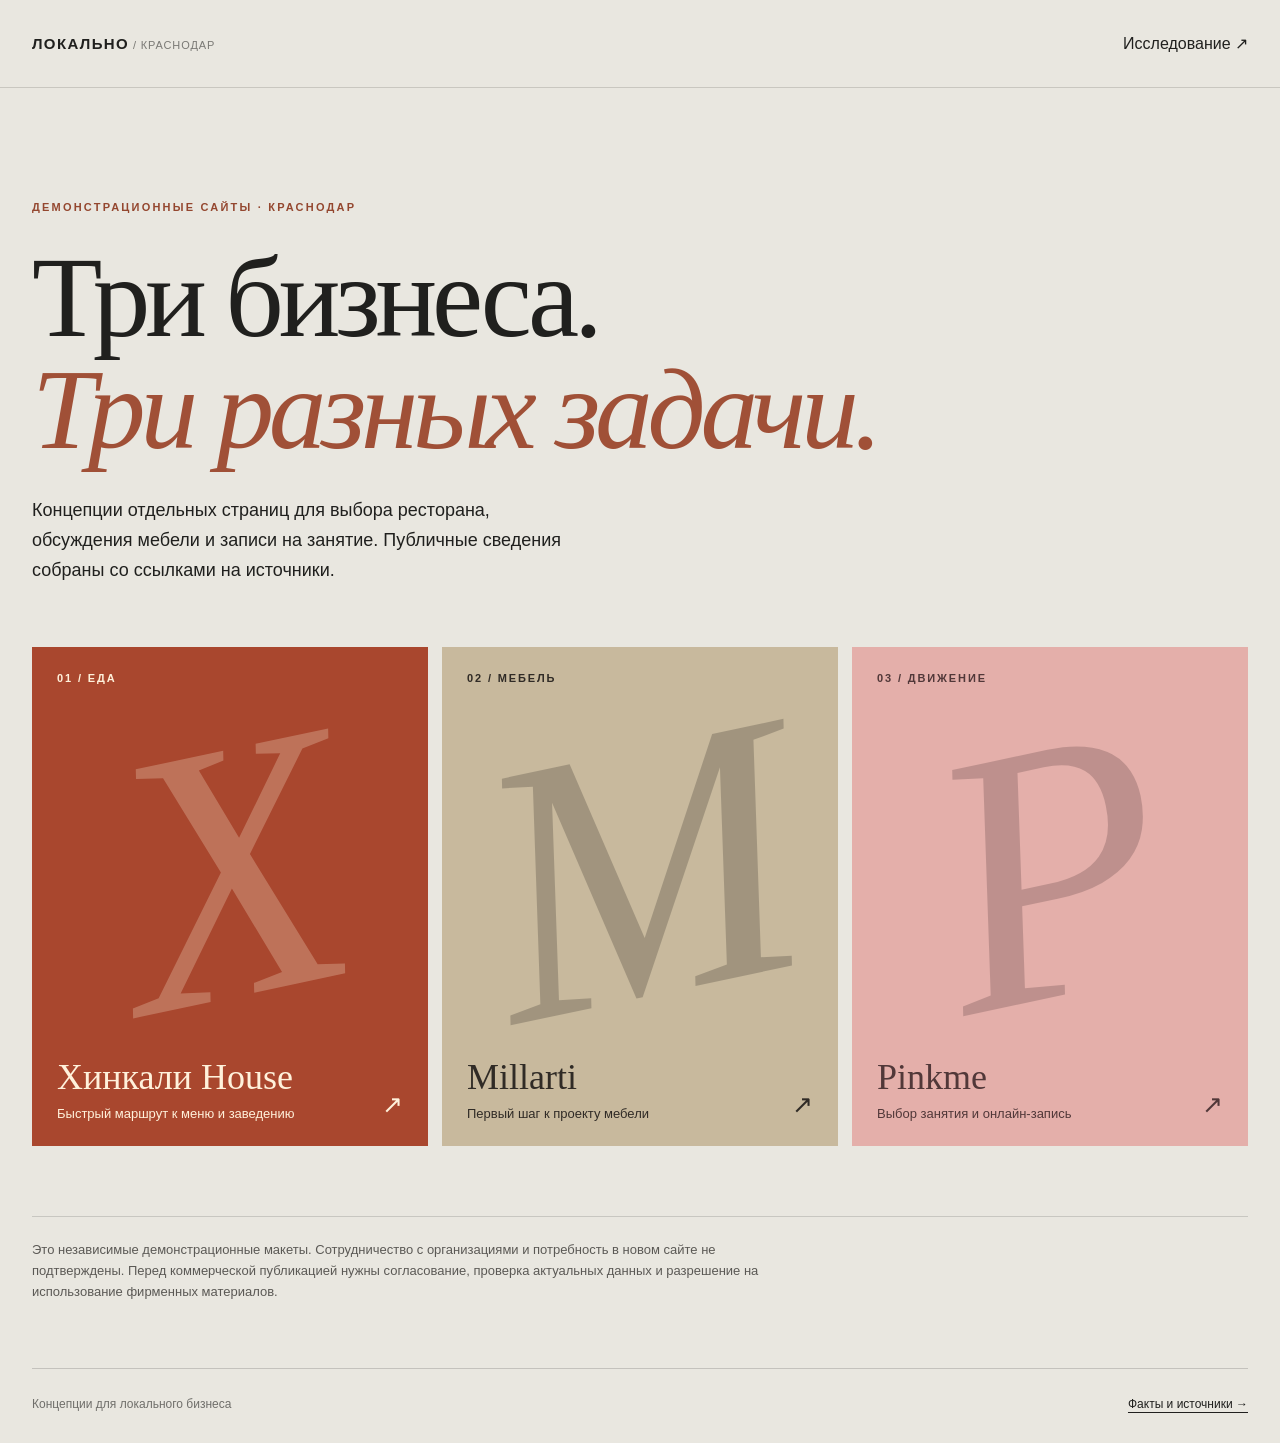
==== index.html @ eba7d2d8 "Add Krasnodar business demo sites and Pages workflow" ====
<!doctype html>
<html lang="ru">
<head>
  <meta charset="utf-8">
  <meta name="viewport" content="width=device-width, initial-scale=1">
  <meta name="description" content="Три демонстрационных сайта для бизнеса в Краснодаре: ресторан, мебельная мастерская и студия движения.">
  <title>Краснодар · три идеи для локального бизнеса</title>
  <link rel="stylesheet" href="styles.css">
</head>
<body class="portfolio">
  <header class="site-header"><a class="brand" href="./">ЛОКАЛЬНО<span> / КРАСНОДАР</span></a><a class="header-link" href="research.html">Исследование ↗</a></header>
  <main>
    <section class="portfolio-hero wrap"><p class="eyebrow">Демонстрационные сайты · Краснодар</p><h1>Три бизнеса.<br><em>Три разных задачи.</em></h1><p class="lead">Концепции отдельных страниц для выбора ресторана, обсуждения мебели и записи на занятие. Публичные сведения собраны со ссылками на источники.</p></section>
    <section class="projects wrap" aria-label="Сайты">
      <a class="project-card project-food" href="khinkali-house/"><span class="project-num">01 / ЕДА</span><span class="project-art" aria-hidden="true">Х</span><span class="project-text"><strong>Хинкали House</strong><span>Быстрый маршрут к меню и заведению</span></span><span class="project-arrow">↗</span></a>
      <a class="project-card project-home" href="millarti/"><span class="project-num">02 / МЕБЕЛЬ</span><span class="project-art" aria-hidden="true">М</span><span class="project-text"><strong>Millarti</strong><span>Первый шаг к проекту мебели</span></span><span class="project-arrow">↗</span></a>
      <a class="project-card project-motion" href="pinkme/"><span class="project-num">03 / ДВИЖЕНИЕ</span><span class="project-art" aria-hidden="true">P</span><span class="project-text"><strong>Pinkme</strong><span>Выбор занятия и онлайн-запись</span></span><span class="project-arrow">↗</span></a>
    </section>
    <section class="note wrap"><p>Это независимые демонстрационные макеты. Сотрудничество с организациями и потребность в новом сайте не подтверждены. Перед коммерческой публикацией нужны согласование, проверка актуальных данных и разрешение на использование фирменных материалов.</p></section>
  </main>
  <footer class="footer wrap"><span>Концепции для локального бизнеса</span><a href="research.html">Факты и источники →</a></footer>
</body>
</html>
---- styles.css ----
:root{font-family:'DM Sans',Arial,sans-serif;color:#20201e;background:#f3f1eb;font-synthesis:none;scroll-behavior:smooth}*{box-sizing:border-box}body{margin:0}a{color:inherit;text-decoration:none}a:focus-visible{outline:3px solid #b65b39;outline-offset:5px}button{font:inherit}.wrap{width:min(100% - 64px,1240px);margin-inline:auto}.site-header{min-height:88px;display:flex;align-items:center;justify-content:space-between;padding:0 max(32px,calc((100vw - 1240px)/2));border-bottom:1px solid rgba(32,32,30,.16);gap:20px}.brand{font-size:15px;font-weight:700;letter-spacing:.09em;white-space:nowrap}.brand span{font-size:11px;font-weight:500;letter-spacing:.08em;opacity:.55}.site-header nav{display:flex;align-items:center;gap:32px;font-size:13px;font-weight:600}.site-header nav a:hover,.header-link:hover,.text-link:hover,.inline-link:hover,.footer a:hover{opacity:.58}.site-header .nav-cta{border:1px solid currentColor;padding:13px 18px;border-radius:100px;white-space:nowrap}.eyebrow{text-transform:uppercase;letter-spacing:.2em;font-weight:700;font-size:11px;line-height:1.5}.lead{font-size:18px;line-height:1.65;max-width:530px}.footer{display:flex;justify-content:space-between;gap:16px;border-top:1px solid rgba(32,32,30,.18);padding-top:28px;padding-bottom:32px;font-size:12px}.footer span{opacity:.6}.footer a{text-decoration:underline;text-underline-offset:4px}

.portfolio{background:#e9e7e0}.portfolio-hero{padding-block:100px 62px}.portfolio-hero .eyebrow{color:#94472f}.portfolio-hero h1,.hero-copy h1,.content-section h2,.banner h2,.research-hero h1{font-family:'Playfair Display',Georgia,serif;font-weight:500;letter-spacing:-.045em}.portfolio-hero h1{font-size:clamp(64px,9vw,132px);line-height:.98;margin:25px 0 30px}.portfolio-hero h1 em{color:#a05037;font-weight:500}.portfolio-hero .lead{margin:0}.projects{display:grid;grid-template-columns:repeat(3,1fr);gap:14px;padding-bottom:70px}.project-card{min-height:450px;position:relative;overflow:hidden;padding:25px;display:flex;flex-direction:column;transition:transform .25s ease,box-shadow .25s ease}.project-card:hover{transform:translateY(-7px);box-shadow:0 18px 36px rgba(0,0,0,.12)}.project-food{background:#a9472e;color:#fff1db}.project-home{background:#c8b99d;color:#302b26}.project-motion{background:#e4afaa;color:#513839}.project-num{font-size:11px;font-weight:700;letter-spacing:.17em}.project-art{font-family:'Playfair Display',Georgia,serif;font-size:clamp(220px,29vw,390px);font-style:italic;line-height:1;text-align:center;opacity:.25;margin:auto 0;transform:rotate(-12deg)}.project-text{display:flex;flex-direction:column;gap:8px;padding-right:36px}.project-text strong{font-family:'Playfair Display',Georgia,serif;font-weight:500;font-size:36px}.project-text span{font-size:13px}.project-arrow{position:absolute;right:25px;bottom:27px;font-size:25px}.note{border-top:1px solid rgba(0,0,0,.14);padding-block:22px 65px}.note p{font-size:13px;line-height:1.65;max-width:750px;color:#5b5955;margin:0}

.business{--accent:#a7472e;--hero:#eee8dc;--visual:#bc6b45;--banner:#703a2c;background:#f6f3ed}.business.home{--accent:#725c3d;--hero:#e9e4d9;--visual:#ccb591;--banner:#554d41}.business.motion{--accent:#a4606d;--hero:#f4e9e8;--visual:#e8bcb3;--banner:#9a6373}.business-hero{display:grid;grid-template-columns:1fr 1fr;min-height:680px;padding-top:52px;padding-bottom:52px;gap:40px;align-items:stretch}.hero-copy{display:flex;flex-direction:column;justify-content:center;padding:25px 0}.hero-copy .eyebrow,.content-section .eyebrow{color:var(--accent)}.hero-copy h1{font-size:clamp(64px,6.7vw,105px);line-height:1.02;margin:25px 0}.hero-copy h1 em{color:var(--accent)}.hero-copy .lead{margin:0}.actions{display:flex;align-items:center;gap:25px;flex-wrap:wrap;margin-top:38px}.button{display:inline-flex;justify-content:space-between;align-items:center;gap:30px;padding:19px 24px;min-height:58px;border-radius:4px;font-size:13px;font-weight:700;transition:transform .2s ease,background .2s ease}.button:hover{transform:translateY(-3px)}.button.dark{background:#24221e;color:#fff}.button.dark:hover{background:var(--accent)}.button.light{background:#f4eee5;color:#282320}.button.light:hover{background:#fff}.button span{font-size:20px;font-weight:400;line-height:1}.text-link,.inline-link{font-size:13px;font-weight:700;text-decoration:underline;text-underline-offset:5px}.hero-foot{font-size:12px;letter-spacing:.08em;margin-top:auto;padding-top:65px;opacity:.65}.hero-visual{min-height:570px;position:relative;overflow:hidden;background:var(--visual);display:flex;align-items:center;justify-content:center}.hero-visual:after{content:'';position:absolute;inset:20px;border:1px solid rgba(255,255,255,.45);pointer-events:none}.visual-label,.visual-stamp{position:absolute;color:#fff7e9;font-size:10px;font-weight:700;letter-spacing:.2em;z-index:2}.visual-label{top:47px;left:48px;line-height:1.5}.visual-stamp{bottom:45px;right:48px}.food-visual{background:radial-gradient(circle at 50% 45%,#dfab71 0 23%,#b85b3d 67%,#883e2d 100%)}.plate{width:390px;height:390px;border-radius:50%;background:#e4c3a0;border:16px solid #f1dfc5;box-shadow:0 28px 50px rgba(67,34,19,.25),inset 0 0 0 3px #d0a978;position:relative;transform:rotate(-13deg)}.dumpling{position:absolute;width:145px;height:130px;background:radial-gradient(circle at 46% 25%,#f7e9cf,#d6ac79 70%);border-radius:49% 49% 42% 42%;box-shadow:inset -8px -12px 15px #c69e6a,8px 10px 14px rgba(89,58,30,.2)}.dumpling:before{content:'';position:absolute;width:47px;height:46px;left:48px;top:-17px;border-radius:50% 50% 35% 35%;background:repeating-conic-gradient(from 5deg,#f5e6c9 0 10deg,#d8b17e 10deg 18deg);box-shadow:0 5px 8px #c99d6b}.dumpling.one{top:78px;left:40px}.dumpling.two{top:79px;right:39px}.dumpling.three{bottom:42px;left:121px}.home-visual{background:linear-gradient(140deg,#e1d3bb,#b89c76)}.room-arch{width:65%;height:76%;background:#f3e9d6;border-radius:180px 180px 0 0;position:relative;box-shadow:0 30px 50px rgba(73,57,38,.18)}.room-arch:before{content:'';position:absolute;inset:18px 18px 0;border:2px solid #d6c4a8;border-bottom:0;border-radius:180px 180px 0 0}.cabinet{position:absolute;bottom:0;left:-20%;width:140%;height:34%;background:#876c4d;display:flex;box-shadow:0 -13px 0 #a1845d,0 20px 20px rgba(48,39,28,.24)}.cabinet i{flex:1;border-right:2px solid #b99d75;position:relative}.cabinet i:before{content:'';position:absolute;right:13px;top:48%;width:4px;height:18px;border-radius:10px;background:#d8bf91}.lamp{position:absolute;width:4px;height:130px;background:#806f58;top:0;left:45%}.lamp:after{content:'';position:absolute;top:112px;left:-30px;width:64px;height:30px;border-radius:50% 50% 10% 10%;background:#ab8962}.vase{position:absolute;bottom:34%;right:10%;height:85px;width:55px;background:#d9a77d;border-radius:10px 10px 42% 42%;z-index:2}.vase:before{content:'';position:absolute;width:3px;height:105px;left:28px;bottom:70px;background:#65705e;transform:rotate(14deg)}.motion-visual{background:radial-gradient(circle at 35% 25%,#f3d3cb,#d999a4 70%,#bb7d8c)}.motion-loop{position:absolute;width:350px;height:350px;border:65px solid #f9dcd0;border-radius:45% 55% 40% 60%;transform:rotate(28deg)}.loop-one{left:7%;top:16%}.loop-two{right:3%;bottom:9%;border-color:#bd798e;transform:rotate(-30deg);mix-blend-mode:multiply}.motion-core{position:relative;z-index:1;font-family:'Playfair Display',Georgia,serif;font-style:italic;font-size:clamp(37px,4vw,63px);line-height:1.15;text-align:center;color:#523b43;transform:rotate(-7deg)}

.content-section{padding-block:110px}.section-grid{display:grid;grid-template-columns:1fr 1fr;gap:60px;margin-top:27px}.content-section h2{font-size:clamp(46px,5vw,72px);line-height:1.1;margin:0}.section-grid>div{max-width:530px}.section-lead{font-size:24px;line-height:1.45;margin:0 0 22px}.section-grid p:not(.section-lead){font-size:15px;line-height:1.75;color:#69645f}.inline-link{display:inline-block;margin-top:18px}.banner{color:#f7f0e7;background:var(--banner)}.banner-inner{padding-block:95px 105px}.banner h2{font-size:clamp(48px,6vw,82px);line-height:1.1;margin:30px 0}.banner h2 em{font-weight:500;opacity:.72}.banner .eyebrow{opacity:.7}.link-stack{margin-top:35px;border-top:1px solid #d4cec5}.link-stack a{display:flex;justify-content:space-between;gap:20px;padding:19px 0;border-bottom:1px solid #d4cec5;font-weight:600}.link-stack a:hover{color:var(--accent)}.steps{padding:0;margin:0 0 35px;list-style:none;counter-reset:steps}.steps li{counter-increment:steps;display:grid;grid-template-columns:35px 1fr;gap:4px 14px;padding:15px 0;border-bottom:1px solid #d4cec5}.steps li:before{content:'0' counter(steps);grid-row:span 2;color:var(--accent);font-size:12px;font-weight:700;padding-top:3px}.steps li strong{font-size:16px}.steps li span{font-size:14px;color:#69645f}

.research{background:#f3f1eb}.research-hero{padding-block:90px 50px}.research-hero h1{font-size:clamp(54px,7vw,94px);margin:16px 0 26px;line-height:1.05}.research-hero .lead{margin:0}.research-list{padding-bottom:75px}.research-entry{display:grid;grid-template-columns:1fr 2fr;gap:40px;border-top:1px solid #cfcac0;padding-block:40px}.research-entry h2{font-family:'Playfair Display',Georgia,serif;font-size:37px;font-weight:500;margin:0}.research-entry p,.research-entry li{font-size:15px;line-height:1.7}.research-entry ul{padding-left:20px}.research-entry a{text-decoration:underline;text-underline-offset:3px}.research-entry a:hover{color:#a05037}.research-small{font-size:13px!important;color:#66615b}
@media(max-width:850px){.wrap{width:min(100% - 36px,1240px)}.site-header{min-height:74px;padding:0 18px}.site-header nav{gap:12px}.site-header nav a:not(.nav-cta){display:none}.business-hero{grid-template-columns:1fr;gap:0;padding-top:25px}.hero-copy{min-height:500px}.hero-visual{min-height:470px}.hero-foot{padding-top:48px}.projects{grid-template-columns:1fr}.project-card{min-height:350px}.project-art{position:absolute;right:20px;top:15px;bottom:auto;font-size:300px}.project-text{margin-top:auto;z-index:1}.section-grid{grid-template-columns:1fr;gap:27px}.content-section{padding-block:80px}.research-entry{grid-template-columns:1fr;gap:12px}}@media(max-width:520px){.brand{font-size:12px}.brand span{font-size:9px}.site-header .nav-cta{padding:11px 12px;font-size:11px}.header-link{font-size:12px}.portfolio-hero{padding-block:65px 42px}.portfolio-hero h1{font-size:56px}.hero-copy h1{font-size:61px}.hero-visual{min-height:385px}.plate{transform:scale(.72) rotate(-13deg)}.room-arch{width:64%;height:76%}.motion-loop{transform:scale(.7) rotate(28deg)}.loop-two{transform:scale(.7) rotate(-30deg)}.visual-stamp{right:36px;bottom:36px;font-size:8px}.visual-label{top:37px;left:37px}.section-lead{font-size:20px}.footer{flex-direction:column}.banner-inner{padding-block:70px}}
@media(prefers-reduced-motion:reduce){:root{scroll-behavior:auto}.project-card,.button{transition:none}}
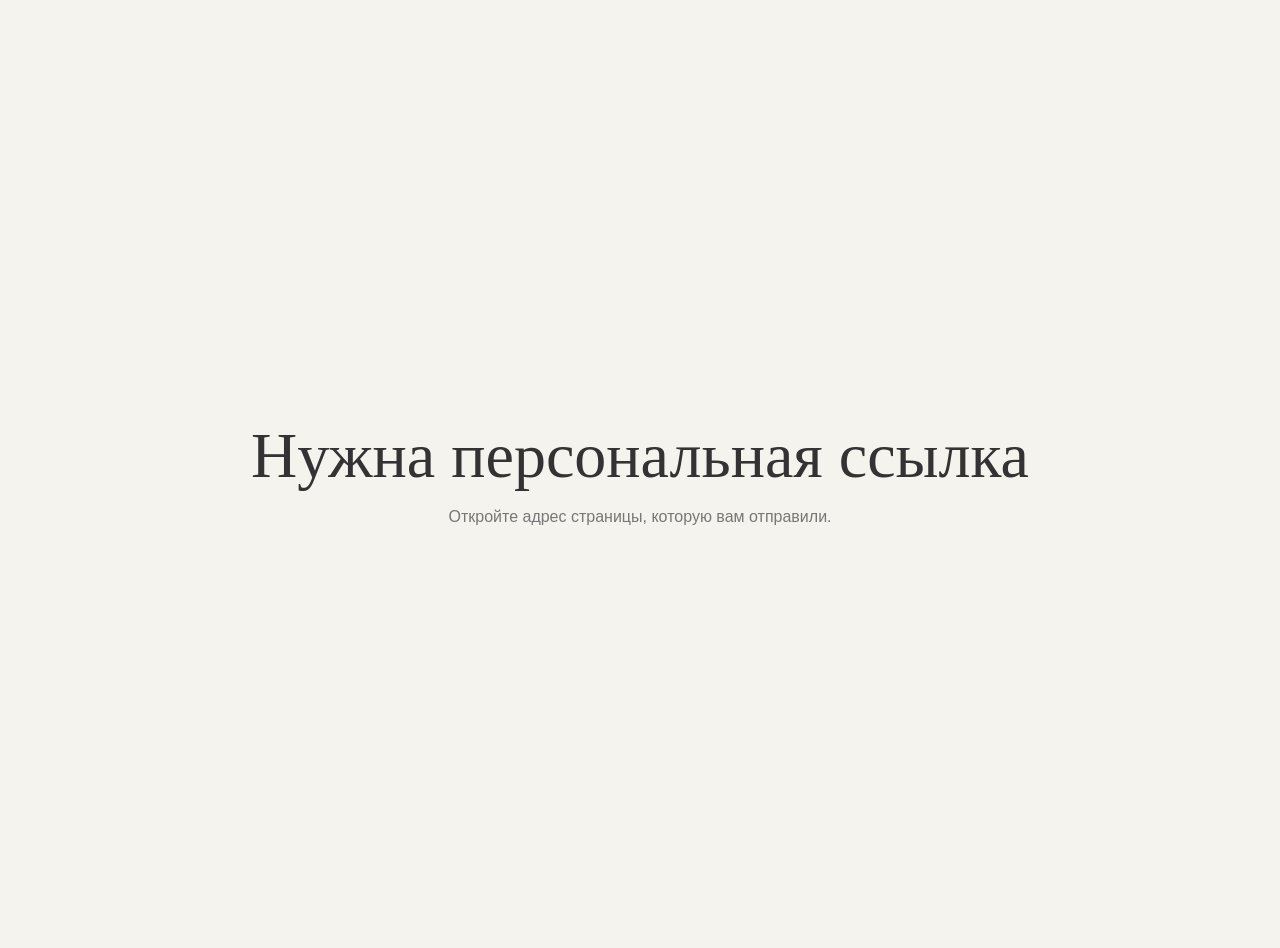
==== commit 4e6510a4: "Separate and redesign the three business demo sites" ====
--- a/index.html
+++ b/index.html
@@ -1,23 +1 @@
-<!doctype html>
-<html lang="ru">
-<head>
-  <meta charset="utf-8">
-  <meta name="viewport" content="width=device-width, initial-scale=1">
-  <meta name="description" content="Три демонстрационных сайта для бизнеса в Краснодаре: ресторан, мебельная мастерская и студия движения.">
-  <title>Краснодар · три идеи для локального бизнеса</title>
-  <link rel="stylesheet" href="styles.css">
-</head>
-<body class="portfolio">
-  <header class="site-header"><a class="brand" href="./">ЛОКАЛЬНО<span> / КРАСНОДАР</span></a><a class="header-link" href="research.html">Исследование ↗</a></header>
-  <main>
-    <section class="portfolio-hero wrap"><p class="eyebrow">Демонстрационные сайты · Краснодар</p><h1>Три бизнеса.<br><em>Три разных задачи.</em></h1><p class="lead">Концепции отдельных страниц для выбора ресторана, обсуждения мебели и записи на занятие. Публичные сведения собраны со ссылками на источники.</p></section>
-    <section class="projects wrap" aria-label="Сайты">
-      <a class="project-card project-food" href="khinkali-house/"><span class="project-num">01 / ЕДА</span><span class="project-art" aria-hidden="true">Х</span><span class="project-text"><strong>Хинкали House</strong><span>Быстрый маршрут к меню и заведению</span></span><span class="project-arrow">↗</span></a>
-      <a class="project-card project-home" href="millarti/"><span class="project-num">02 / МЕБЕЛЬ</span><span class="project-art" aria-hidden="true">М</span><span class="project-text"><strong>Millarti</strong><span>Первый шаг к проекту мебели</span></span><span class="project-arrow">↗</span></a>
-      <a class="project-card project-motion" href="pinkme/"><span class="project-num">03 / ДВИЖЕНИЕ</span><span class="project-art" aria-hidden="true">P</span><span class="project-text"><strong>Pinkme</strong><span>Выбор занятия и онлайн-запись</span></span><span class="project-arrow">↗</span></a>
-    </section>
-    <section class="note wrap"><p>Это независимые демонстрационные макеты. Сотрудничество с организациями и потребность в новом сайте не подтверждены. Перед коммерческой публикацией нужны согласование, проверка актуальных данных и разрешение на использование фирменных материалов.</p></section>
-  </main>
-  <footer class="footer wrap"><span>Концепции для локального бизнеса</span><a href="research.html">Факты и источники →</a></footer>
-</body>
-</html>
+<!doctype html><html lang="ru"><head><meta charset="utf-8"><meta name="viewport" content="width=device-width,initial-scale=1"><meta name="robots" content="noindex,nofollow"><title>Персональная ссылка</title><style>body{min-height:100vh;display:grid;place-items:center;margin:0;background:#f5f3ee;color:#333;font:16px Arial,sans-serif;text-align:center;padding:24px}h1{font:normal clamp(36px,6vw,64px) Georgia,serif;margin:0 0 12px}p{margin:0;color:#777;line-height:1.5}</style></head><body><main><h1>Нужна персональная ссылка</h1><p>Откройте адрес страницы, которую вам отправили.</p></main></body></html>
